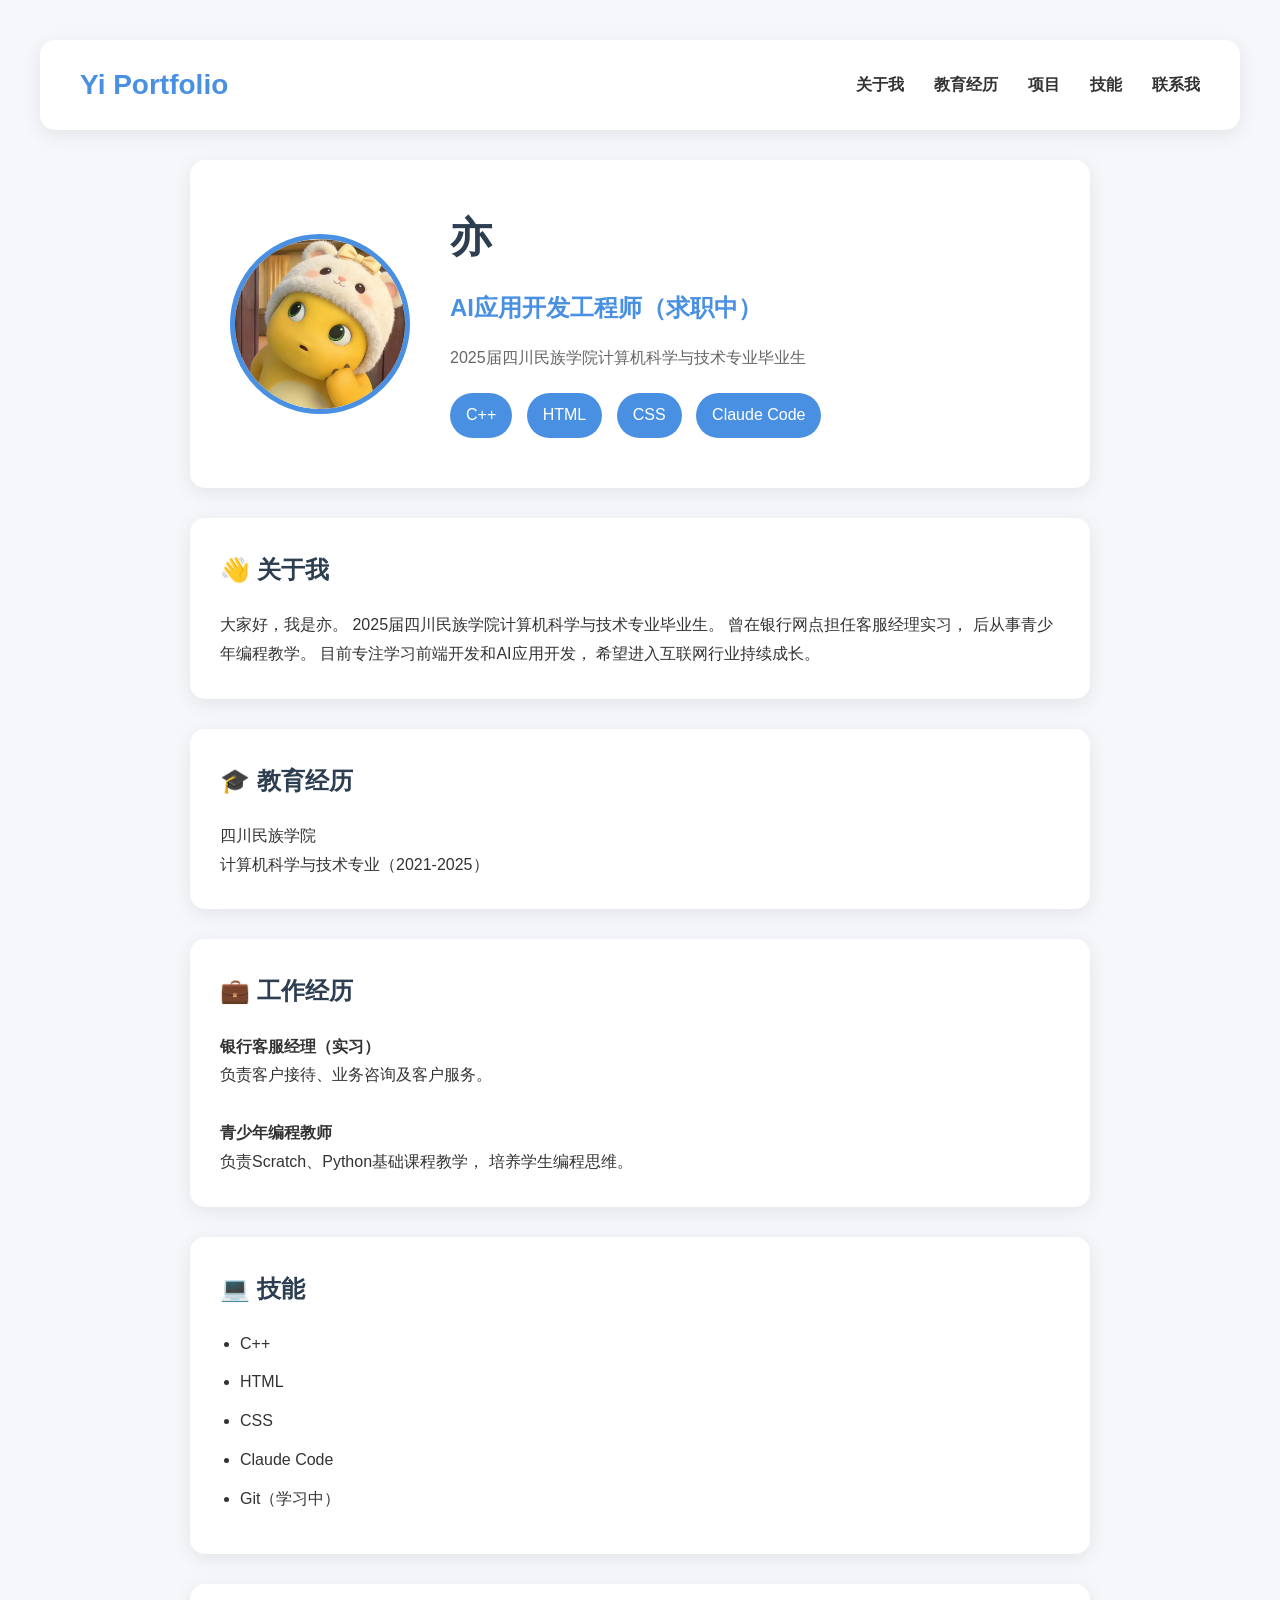
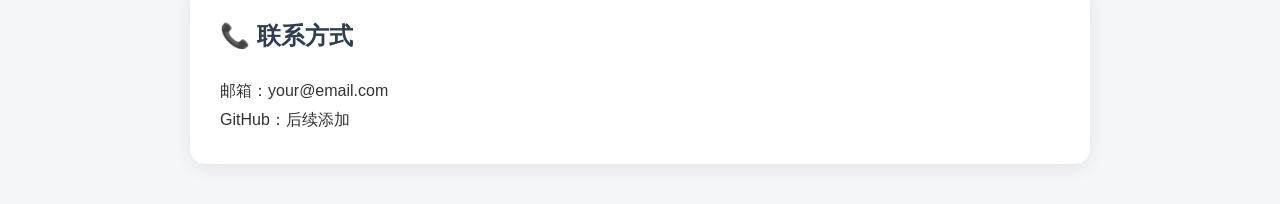
==== word.html @ 74b7feaf "Initial commit: 个人作品集网站" ====
<!DOCTYPE html>
<html lang="zh-CN">

<head>

    <meta charset="UTF-8">

    <meta name="viewport" content="width=device-width, initial-scale=1.0">

    <title>亦 | Personal Portfolio</title>

    <link rel="stylesheet" href="style.css">

</head>

<body>
<nav>

    <div class="logo">

        Yi Portfolio

    </div>

    <ul>

        <li><a href="#">关于我</a></li>

        <li><a href="#">教育经历</a></li>

        <li><a href="#">项目</a></li>

        <li><a href="#">技能</a></li>

        <li><a href="#">联系我</a></li>

    </ul>

</nav>
    <div class="container">

        <!-- Hero区域 -->
        <div class="hero">

            <img src="11.jpg" alt="个人头像">

            <div class="hero-text">

                <h1>亦</h1>

                <h2>AI应用开发工程师（求职中）</h2>

                <p>
                    2025届四川民族学院计算机科学与技术专业毕业生
                </p>

                <div class="skills">

                    <span>C++</span>

                    <span>HTML</span>

                    <span>CSS</span>

                    <span>Claude Code</span>

                </div>

            </div>

        </div>

        <!-- 关于我 -->

        <div class="card">

            <h2>👋 关于我</h2>

            <p>

                大家好，我是亦。

                2025届四川民族学院计算机科学与技术专业毕业生。

                曾在银行网点担任客服经理实习，

                后从事青少年编程教学。

                目前专注学习前端开发和AI应用开发，

                希望进入互联网行业持续成长。

            </p>

        </div>

        <!-- 教育经历 -->

        <div class="card">

            <h2>🎓 教育经历</h2>

            <p>四川民族学院</p>

            <p>计算机科学与技术专业（2021-2025）</p>

        </div>

        <!-- 工作经历 -->

        <div class="card">

            <h2>💼 工作经历</h2>

            <p><strong>银行客服经理（实习）</strong></p>

            <p>负责客户接待、业务咨询及客户服务。</p>

            <br>

            <p><strong>青少年编程教师</strong></p>

            <p>

                负责Scratch、Python基础课程教学，

                培养学生编程思维。

            </p>

        </div>

        <!-- 技能 -->

        <div class="card">

            <h2>💻 技能</h2>

            <ul>

                <li>C++</li>

                <li>HTML</li>

                <li>CSS</li>

                <li>Claude Code</li>

                <li>Git（学习中）</li>

            </ul>

        </div>

        <!-- 联系方式 -->

        <div class="card">

            <h2>📞 联系方式</h2>

            <p>邮箱：your@email.com</p>

            <p>GitHub：后续添加</p>

        </div>

    </div>

</body>

</html>
---- style.css ----
/* 全局 */

*{

    margin:0;

    padding:0;

    box-sizing:border-box;

}

body{

    background:#f5f7fa;

    font-family:"Microsoft YaHei",sans-serif;

    color:#333;

    line-height:1.8;

    padding:40px;

}

/* 页面主体 */

.container{

    max-width:900px;

    margin:auto;

}

/* Hero */

.hero{

    display:flex;

    align-items:center;

    gap:40px;

    background:white;

    padding:40px;

    border-radius:15px;

    box-shadow:0 5px 20px rgba(0,0,0,.08);

}

/* 头像 */

.hero img{

    width:180px;

    height:180px;

    border-radius:50%;

    object-fit:cover;

    border:5px solid #4a90e2;

}

/* 标题 */

.hero h1{

    font-size:42px;

    color:#2c3e50;

}

.hero h2{

    color:#4a90e2;

    margin-top:10px;

    font-size:24px;

}

.hero p{

    margin-top:15px;

    color:#666;

}

/* 技能标签 */

.skills{

    margin-top:20px;

}

.skills span{

    display:inline-block;

    background:#4a90e2;

    color:white;

    padding:8px 16px;

    border-radius:30px;

    margin-right:10px;

    margin-bottom:10px;

    transition:.3s;

}

.skills span:hover{

    background:#2c6fd1;

    transform:translateY(-3px);

}

/* 卡片 */

.card{

    background:white;

    margin-top:30px;

    padding:30px;

    border-radius:15px;

    box-shadow:0 5px 20px rgba(0,0,0,.08);

}

.card h2{

    color:#2c3e50;

    margin-bottom:20px;

}

.card ul{

    padding-left:20px;

}

.card li{

    margin-bottom:10px;

}
nav{

    display:flex;

    justify-content:space-between;

    align-items:center;

    background:white;

    padding:20px 40px;

    border-radius:15px;

    margin-bottom:30px;

    box-shadow:0 5px 20px rgba(0,0,0,.08);

}
.logo{

    font-size:28px;

    font-weight:bold;

    color:#4a90e2;

}
nav ul{

    display:flex;

    list-style:none;

    gap:30px;

}
nav a{

    text-decoration:none;

    color:#333;

    font-weight:600;

    transition:.3s;

} 
nav a:hover{

    color:#4a90e2;

}
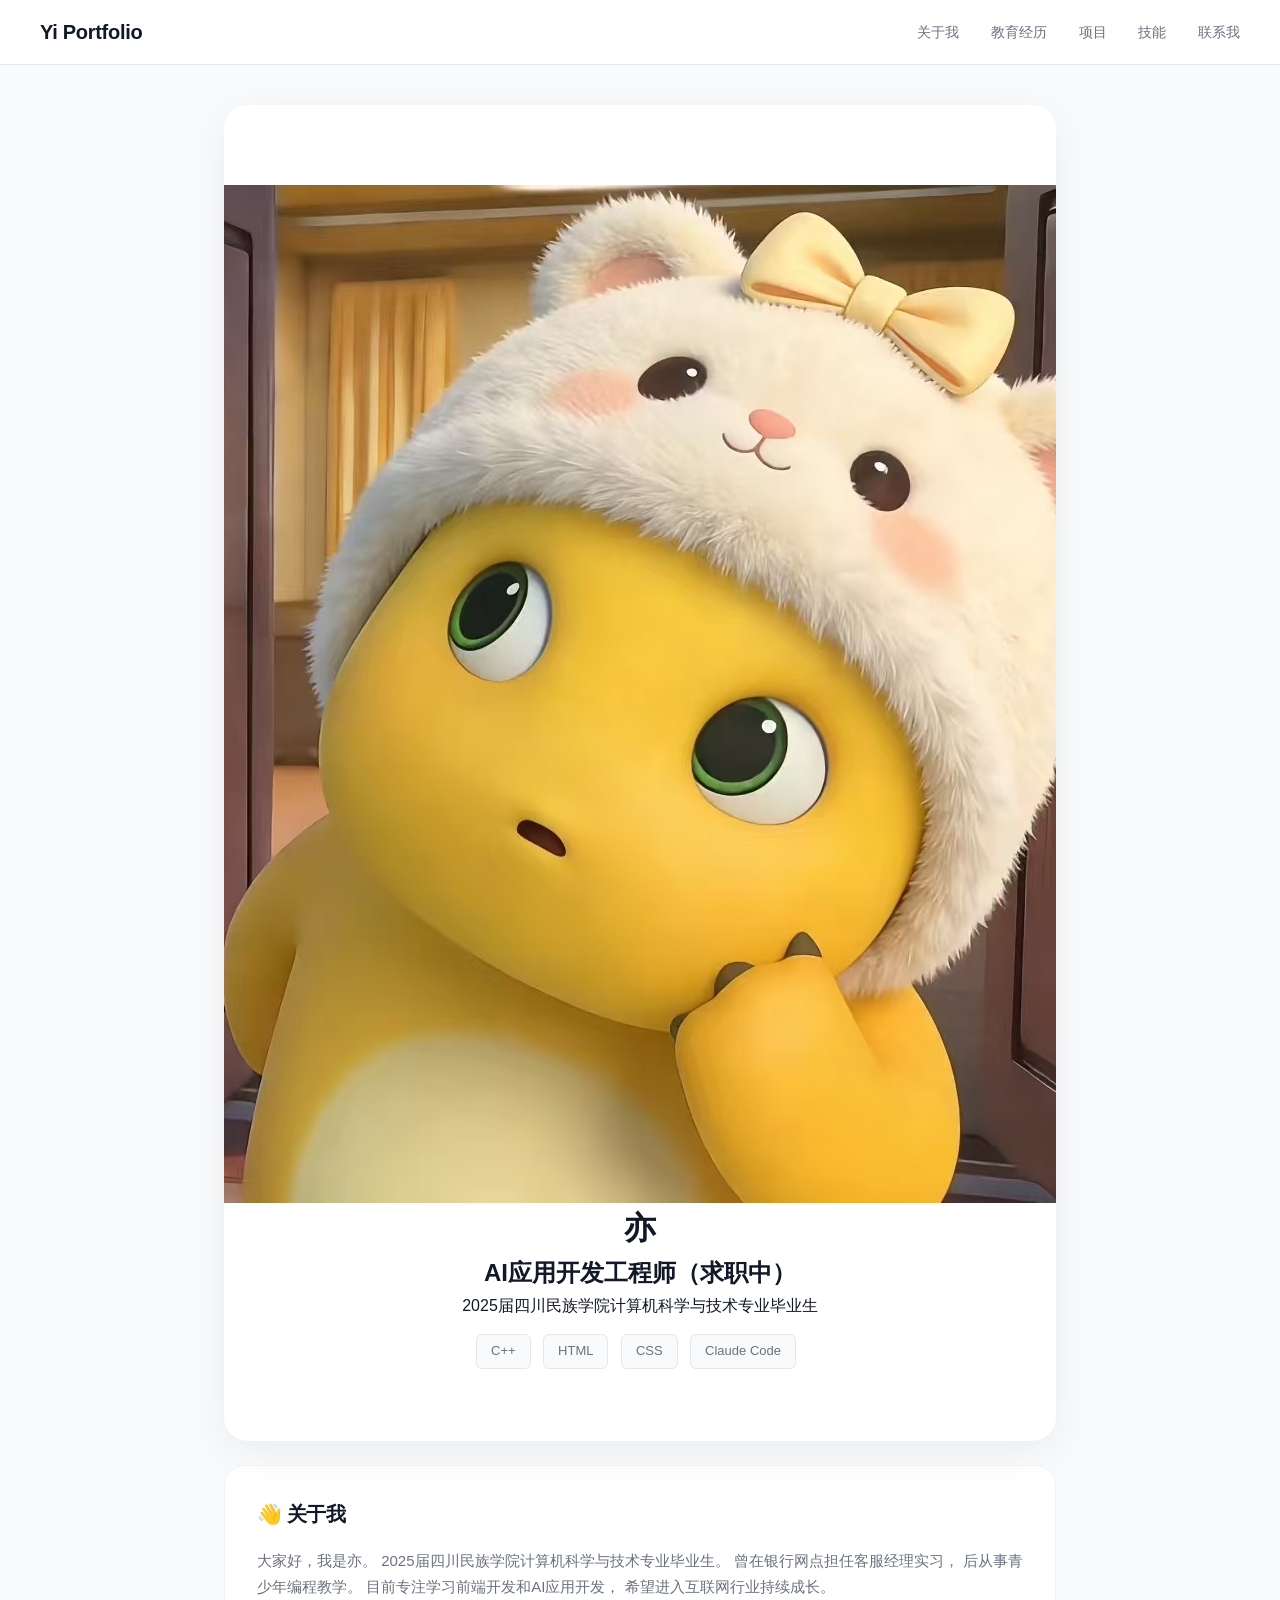
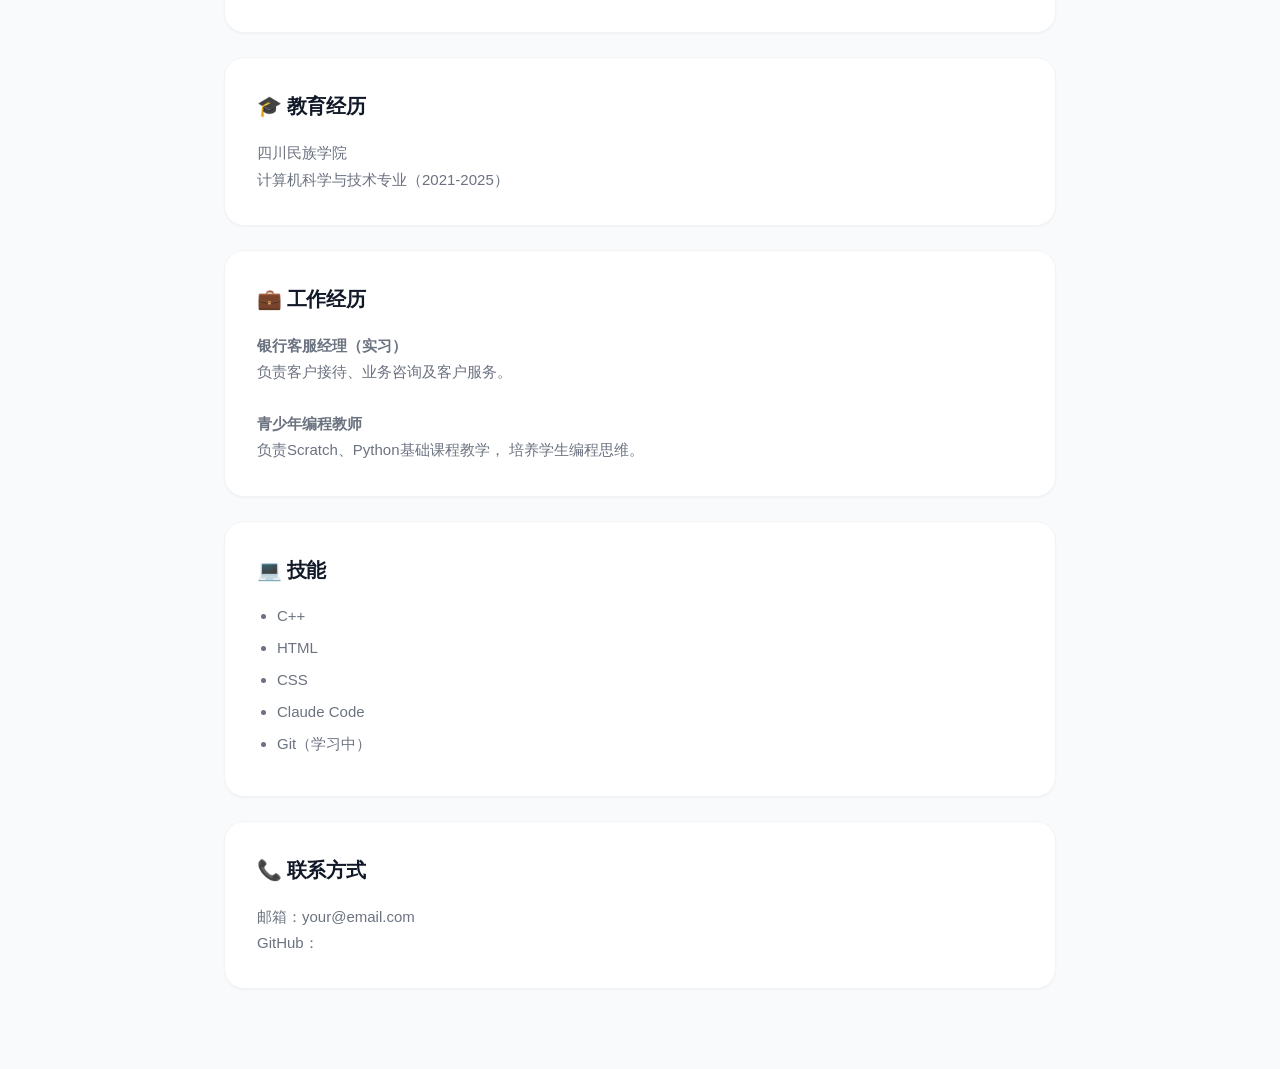
==== commit 6aad83cb: "redesign: modern minimalist Hero section inspired by Apple & Notion" ====
--- a/word.html
+++ b/word.html
@@ -160,7 +160,7 @@
 
             <p>邮箱：your@email.com</p>
 
-            <p>GitHub：后续添加</p>
+            <p>GitHub：</p>
 
         </div>
 
--- a/style.css
+++ b/style.css
@@ -1,224 +1,419 @@
-/* 全局 */
-
-*{
-
-    margin:0;
-
-    padding:0;
-
-    box-sizing:border-box;
-
-}
-
-body{
-
-    background:#f5f7fa;
-
-    font-family:"Microsoft YaHei",sans-serif;
-
-    color:#333;
-
-    line-height:1.8;
-
-    padding:40px;
-
-}
-
-/* 页面主体 */
-
-.container{
-
-    max-width:900px;
-
-    margin:auto;
-
-}
-
-/* Hero */
-
-.hero{
-
-    display:flex;
-
-    align-items:center;
-
-    gap:40px;
-
-    background:white;
-
-    padding:40px;
-
-    border-radius:15px;
-
-    box-shadow:0 5px 20px rgba(0,0,0,.08);
-
-}
-
-/* 头像 */
-
-.hero img{
-
-    width:180px;
-
-    height:180px;
-
-    border-radius:50%;
-
-    object-fit:cover;
-
-    border:5px solid #4a90e2;
-
-}
-
-/* 标题 */
-
-.hero h1{
-
-    font-size:42px;
-
-    color:#2c3e50;
-
-}
-
-.hero h2{
-
-    color:#4a90e2;
-
-    margin-top:10px;
-
-    font-size:24px;
-
-}
-
-.hero p{
-
-    margin-top:15px;
-
-    color:#666;
-
-}
-
-/* 技能标签 */
-
-.skills{
-
-    margin-top:20px;
-
-}
-
-.skills span{
-
-    display:inline-block;
-
-    background:#4a90e2;
-
-    color:white;
-
-    padding:8px 16px;
-
-    border-radius:30px;
-
-    margin-right:10px;
-
-    margin-bottom:10px;
-
-    transition:.3s;
-
-}
-
-.skills span:hover{
-
-    background:#2c6fd1;
-
-    transform:translateY(-3px);
-
-}
-
-/* 卡片 */
-
-.card{
-
-    background:white;
-
-    margin-top:30px;
-
-    padding:30px;
-
-    border-radius:15px;
-
-    box-shadow:0 5px 20px rgba(0,0,0,.08);
-
-}
-
-.card h2{
-
-    color:#2c3e50;
-
-    margin-bottom:20px;
-
-}
-
-.card ul{
-
-    padding-left:20px;
-
-}
-
-.card li{
-
-    margin-bottom:10px;
-
-}
-nav{
-
-    display:flex;
-
-    justify-content:space-between;
-
-    align-items:center;
-
-    background:white;
-
-    padding:20px 40px;
-
-    border-radius:15px;
-
-    margin-bottom:30px;
-
-    box-shadow:0 5px 20px rgba(0,0,0,.08);
-
-}
-.logo{
-
-    font-size:28px;
-
-    font-weight:bold;
-
-    color:#4a90e2;
-
-}
-nav ul{
-
-    display:flex;
-
-    list-style:none;
-
-    gap:30px;
-
-}
-nav a{
-
-    text-decoration:none;
-
-    color:#333;
-
-    font-weight:600;
-
-    transition:.3s;
-
-} 
-nav a:hover{
-
-    color:#4a90e2;
-
-} +/* ===== Reset & Base ===== */
+*,
+*::before,
+*::after {
+    margin: 0;
+    padding: 0;
+    box-sizing: border-box;
+}
+
+:root {
+    --bg: #f9fafb;
+    --surface: #ffffff;
+    --text: #111827;
+    --text-secondary: #6b7280;
+    --text-tertiary: #9ca3af;
+    --accent: #2563eb;
+    --accent-hover: #1d4ed8;
+    --accent-light: #eff6ff;
+    --border: #e5e7eb;
+    --border-light: #f3f4f6;
+    --shadow-sm: 0 1px 2px rgba(0, 0, 0, 0.04);
+    --shadow: 0 1px 3px rgba(0, 0, 0, 0.06), 0 1px 2px rgba(0, 0, 0, 0.04);
+    --shadow-lg: 0 10px 40px rgba(0, 0, 0, 0.06);
+    --radius-sm: 8px;
+    --radius: 12px;
+    --radius-lg: 20px;
+    --radius-xl: 24px;
+    --font-sans: -apple-system, BlinkMacSystemFont, "SF Pro Display", "Segoe UI", "PingFang SC", "Microsoft YaHei", sans-serif;
+    --font-mono: "SF Mono", "Fira Code", "Cascadia Code", monospace;
+}
+
+html {
+    scroll-behavior: smooth;
+    -webkit-font-smoothing: antialiased;
+    -moz-osx-font-smoothing: grayscale;
+}
+
+body {
+    background: var(--bg);
+    font-family: var(--font-sans);
+    color: var(--text);
+    line-height: 1.6;
+    min-height: 100vh;
+}
+
+/* ===== Navigation ===== */
+nav {
+    position: sticky;
+    top: 0;
+    z-index: 100;
+    display: flex;
+    justify-content: space-between;
+    align-items: center;
+    background: rgba(255, 255, 255, 0.72);
+    backdrop-filter: blur(20px);
+    -webkit-backdrop-filter: blur(20px);
+    padding: 16px 40px;
+    border-bottom: 1px solid var(--border);
+}
+
+.logo {
+    font-size: 20px;
+    font-weight: 700;
+    color: var(--text);
+    letter-spacing: -0.3px;
+}
+
+nav ul {
+    display: flex;
+    list-style: none;
+    gap: 32px;
+}
+
+nav a {
+    text-decoration: none;
+    color: var(--text-secondary);
+    font-size: 14px;
+    font-weight: 500;
+    transition: color 0.2s;
+    letter-spacing: -0.1px;
+}
+
+nav a:hover {
+    color: var(--text);
+}
+
+/* ===== Container ===== */
+.container {
+    max-width: 880px;
+    margin: 0 auto;
+    padding: 0 24px 80px;
+}
+
+/* ===== Hero Section ===== */
+.hero {
+    position: relative;
+    display: flex;
+    flex-direction: column;
+    align-items: center;
+    text-align: center;
+    padding: 80px 40px 64px;
+    margin-top: 40px;
+    background: var(--surface);
+    border-radius: var(--radius-xl);
+    box-shadow: var(--shadow-lg);
+    overflow: hidden;
+}
+
+/* subtle gradient overlay */
+.hero::before {
+    content: '';
+    position: absolute;
+    top: -50%;
+    left: -50%;
+    width: 200%;
+    height: 200%;
+    background: radial-gradient(ellipse 600px 300px at 50% 0%, rgba(37, 99, 235, 0.04), transparent 60%),
+                radial-gradient(ellipse 400px 200px at 80% 20%, rgba(99, 102, 241, 0.03), transparent 50%);
+    pointer-events: none;
+}
+
+/* Badge */
+.hero-badge {
+    position: relative;
+    display: inline-block;
+    padding: 6px 18px;
+    font-size: 13px;
+    font-weight: 500;
+    color: var(--accent);
+    background: var(--accent-light);
+    border: 1px solid rgba(37, 99, 235, 0.12);
+    border-radius: 100px;
+    margin-bottom: 28px;
+    letter-spacing: -0.1px;
+}
+
+/* Avatar */
+.hero-avatar {
+    position: relative;
+    margin-bottom: 32px;
+    order: -1;
+}
+
+.hero-avatar img {
+    width: 100px;
+    height: 100px;
+    border-radius: 50%;
+    object-fit: cover;
+    border: 3px solid var(--surface);
+    box-shadow: 0 0 0 4px var(--border-light), 0 4px 16px rgba(0, 0, 0, 0.08);
+    transition: transform 0.3s ease, box-shadow 0.3s ease;
+}
+
+.hero-avatar img:hover {
+    transform: scale(1.04);
+    box-shadow: 0 0 0 4px var(--border-light), 0 8px 24px rgba(0, 0, 0, 0.12);
+}
+
+/* Name */
+.hero-name {
+    position: relative;
+    font-size: 48px;
+    font-weight: 800;
+    color: var(--text);
+    letter-spacing: -1.5px;
+    line-height: 1.1;
+    margin-bottom: 8px;
+}
+
+.hero-name-en {
+    font-weight: 300;
+    color: var(--text-tertiary);
+    letter-spacing: 0;
+    margin-left: 4px;
+}
+
+/* Title */
+.hero-title {
+    font-size: 18px;
+    font-weight: 500;
+    color: var(--text-secondary);
+    letter-spacing: -0.2px;
+    margin-bottom: 20px;
+}
+
+.hero-title-divider {
+    color: var(--text-tertiary);
+    font-weight: 300;
+    margin: 0 4px;
+}
+
+/* Intro */
+.hero-intro {
+    position: relative;
+    max-width: 500px;
+    font-size: 15px;
+    color: var(--text-secondary);
+    line-height: 1.75;
+    margin-bottom: 36px;
+    letter-spacing: -0.1px;
+}
+
+/* Buttons */
+.hero-actions {
+    position: relative;
+    display: flex;
+    gap: 12px;
+    margin-bottom: 36px;
+    flex-wrap: wrap;
+    justify-content: center;
+}
+
+.btn {
+    display: inline-flex;
+    align-items: center;
+    gap: 8px;
+    padding: 11px 24px;
+    font-size: 14px;
+    font-weight: 600;
+    font-family: var(--font-sans);
+    border-radius: 100px;
+    text-decoration: none;
+    letter-spacing: -0.2px;
+    transition: all 0.25s cubic-bezier(0.4, 0, 0.2, 1);
+    cursor: pointer;
+}
+
+.btn-primary {
+    background: var(--text);
+    color: #fff;
+    border: 2px solid var(--text);
+}
+
+.btn-primary:hover {
+    background: #1f2937;
+    border-color: #1f2937;
+    transform: translateY(-1px);
+    box-shadow: 0 8px 24px rgba(0, 0, 0, 0.15);
+}
+
+.btn-outline {
+    background: var(--surface);
+    color: var(--text);
+    border: 2px solid var(--border);
+}
+
+.btn-outline:hover {
+    border-color: #d1d5db;
+    background: #f9fafb;
+    transform: translateY(-1px);
+    box-shadow: 0 4px 12px rgba(0, 0, 0, 0.04);
+}
+
+/* Social Icons */
+.hero-social {
+    position: relative;
+    display: flex;
+    gap: 12px;
+    align-items: center;
+}
+
+.social-icon {
+    display: flex;
+    align-items: center;
+    justify-content: center;
+    width: 40px;
+    height: 40px;
+    border-radius: var(--radius-sm);
+    color: var(--text-tertiary);
+    background: transparent;
+    border: 1px solid transparent;
+    transition: all 0.2s ease;
+}
+
+.social-icon:hover {
+    color: var(--text);
+    background: var(--border-light);
+    border-color: var(--border);
+    transform: translateY(-1px);
+}
+
+/* ===== Cards ===== */
+.card {
+    background: var(--surface);
+    margin-top: 24px;
+    padding: 32px;
+    border-radius: var(--radius-lg);
+    box-shadow: var(--shadow-sm);
+    border: 1px solid var(--border-light);
+    transition: box-shadow 0.2s ease;
+}
+
+.card:hover {
+    box-shadow: var(--shadow);
+}
+
+.card h2 {
+    color: var(--text);
+    font-size: 20px;
+    font-weight: 700;
+    margin-bottom: 18px;
+    letter-spacing: -0.4px;
+}
+
+.card p {
+    color: var(--text-secondary);
+    font-size: 15px;
+    line-height: 1.75;
+}
+
+.card ul {
+    padding-left: 20px;
+    color: var(--text-secondary);
+}
+
+.card li {
+    margin-bottom: 8px;
+    font-size: 15px;
+}
+
+/* ===== Skills Tags ===== */
+.skills {
+    margin-top: 16px;
+}
+
+.skills span {
+    display: inline-block;
+    background: var(--bg);
+    color: var(--text-secondary);
+    font-size: 13px;
+    font-weight: 500;
+    padding: 6px 14px;
+    border-radius: 6px;
+    margin-right: 8px;
+    margin-bottom: 8px;
+    border: 1px solid var(--border);
+    transition: all 0.2s ease;
+}
+
+.skills span:hover {
+    color: var(--text);
+    border-color: #d1d5db;
+    background: var(--surface);
+}
+
+/* ===== Responsive ===== */
+@media (max-width: 768px) {
+    nav {
+        padding: 14px 20px;
+    }
+
+    nav ul {
+        gap: 18px;
+    }
+
+    nav a {
+        font-size: 13px;
+    }
+
+    .hero {
+        padding: 48px 20px 40px;
+        margin-top: 24px;
+        border-radius: var(--radius-lg);
+    }
+
+    .hero-avatar img {
+        width: 80px;
+        height: 80px;
+    }
+
+    .hero-name {
+        font-size: 36px;
+        letter-spacing: -1px;
+    }
+
+    .hero-title {
+        font-size: 16px;
+    }
+
+    .hero-intro {
+        font-size: 14px;
+    }
+
+    .hero-actions {
+        flex-direction: column;
+        width: 100%;
+        max-width: 280px;
+    }
+
+    .btn {
+        justify-content: center;
+    }
+
+    .container {
+        padding: 0 16px 60px;
+    }
+
+    .card {
+        padding: 24px;
+    }
+}
+
+@media (max-width: 480px) {
+    nav ul {
+        gap: 10px;
+    }
+
+    nav a {
+        font-size: 12px;
+    }
+
+    .hero-name {
+        font-size: 30px;
+    }
+
+    .hero {
+        padding: 36px 16px 32px;
+    }
+}
